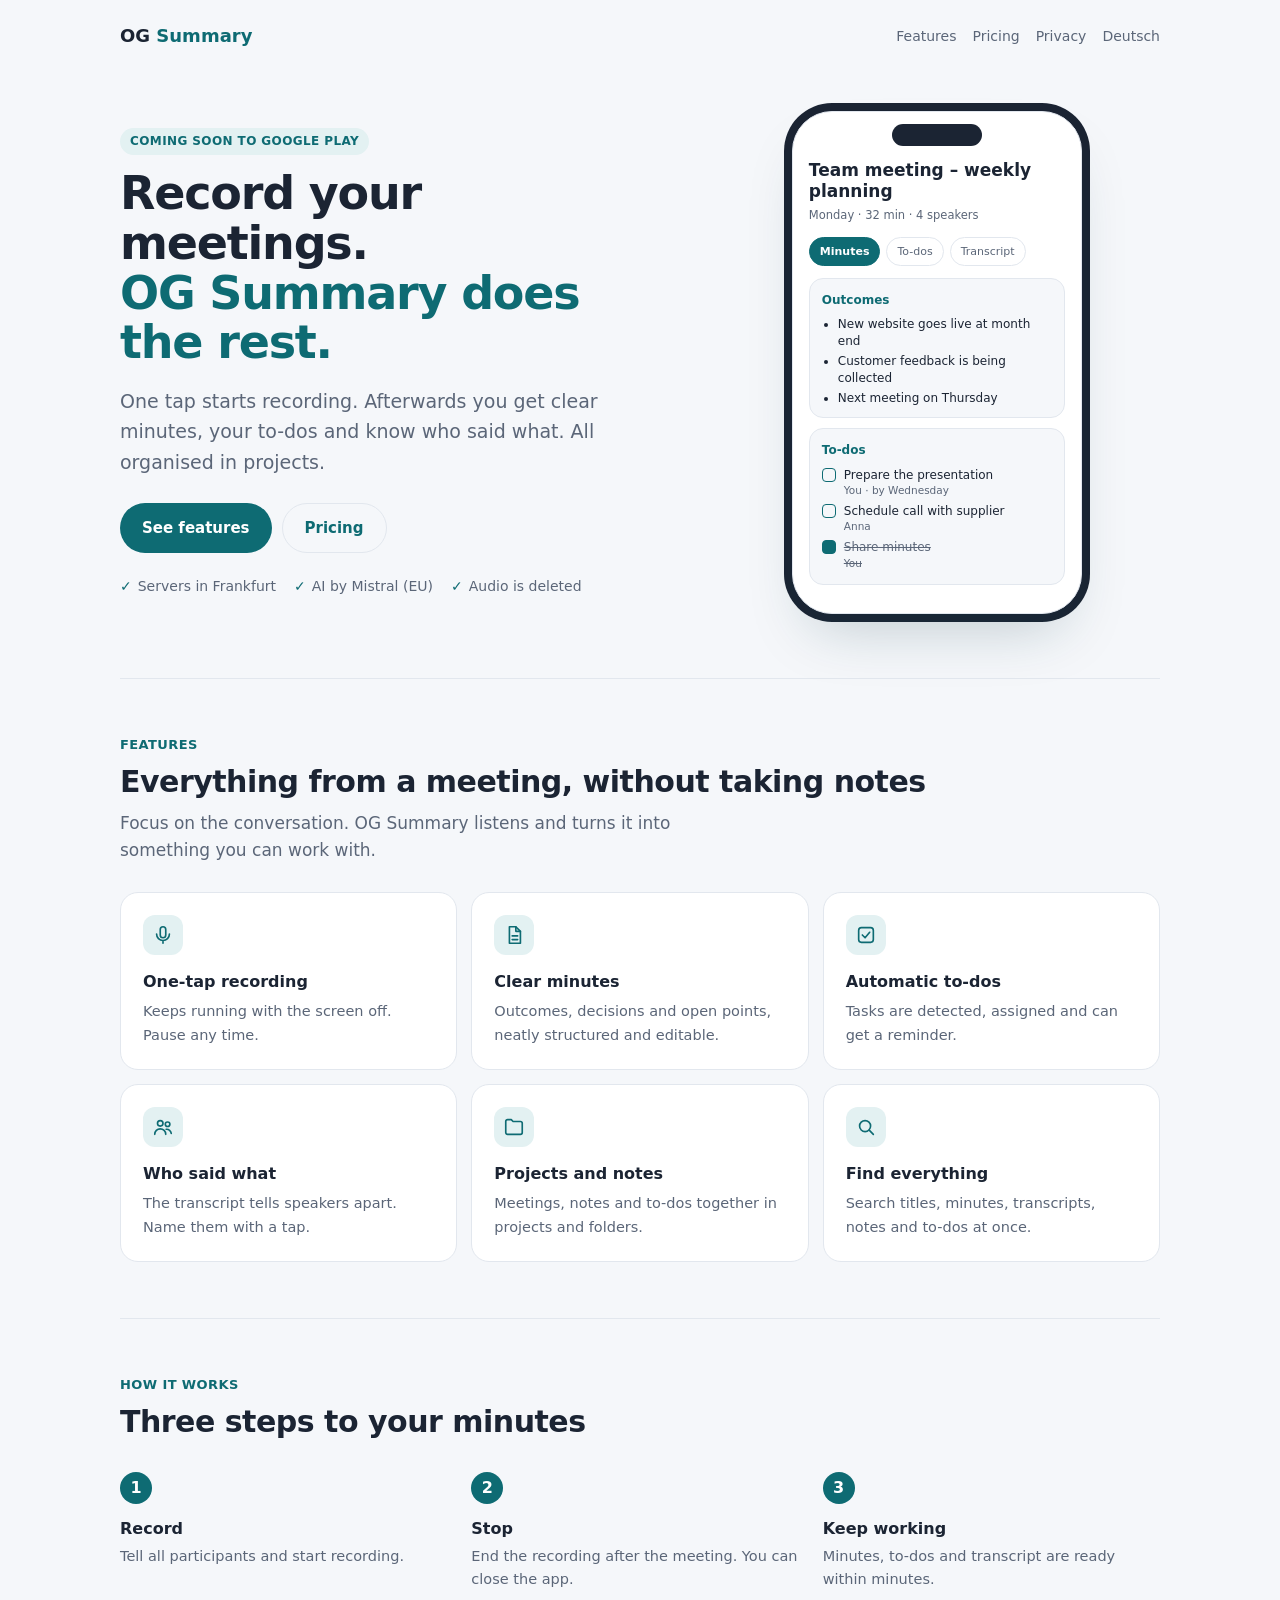
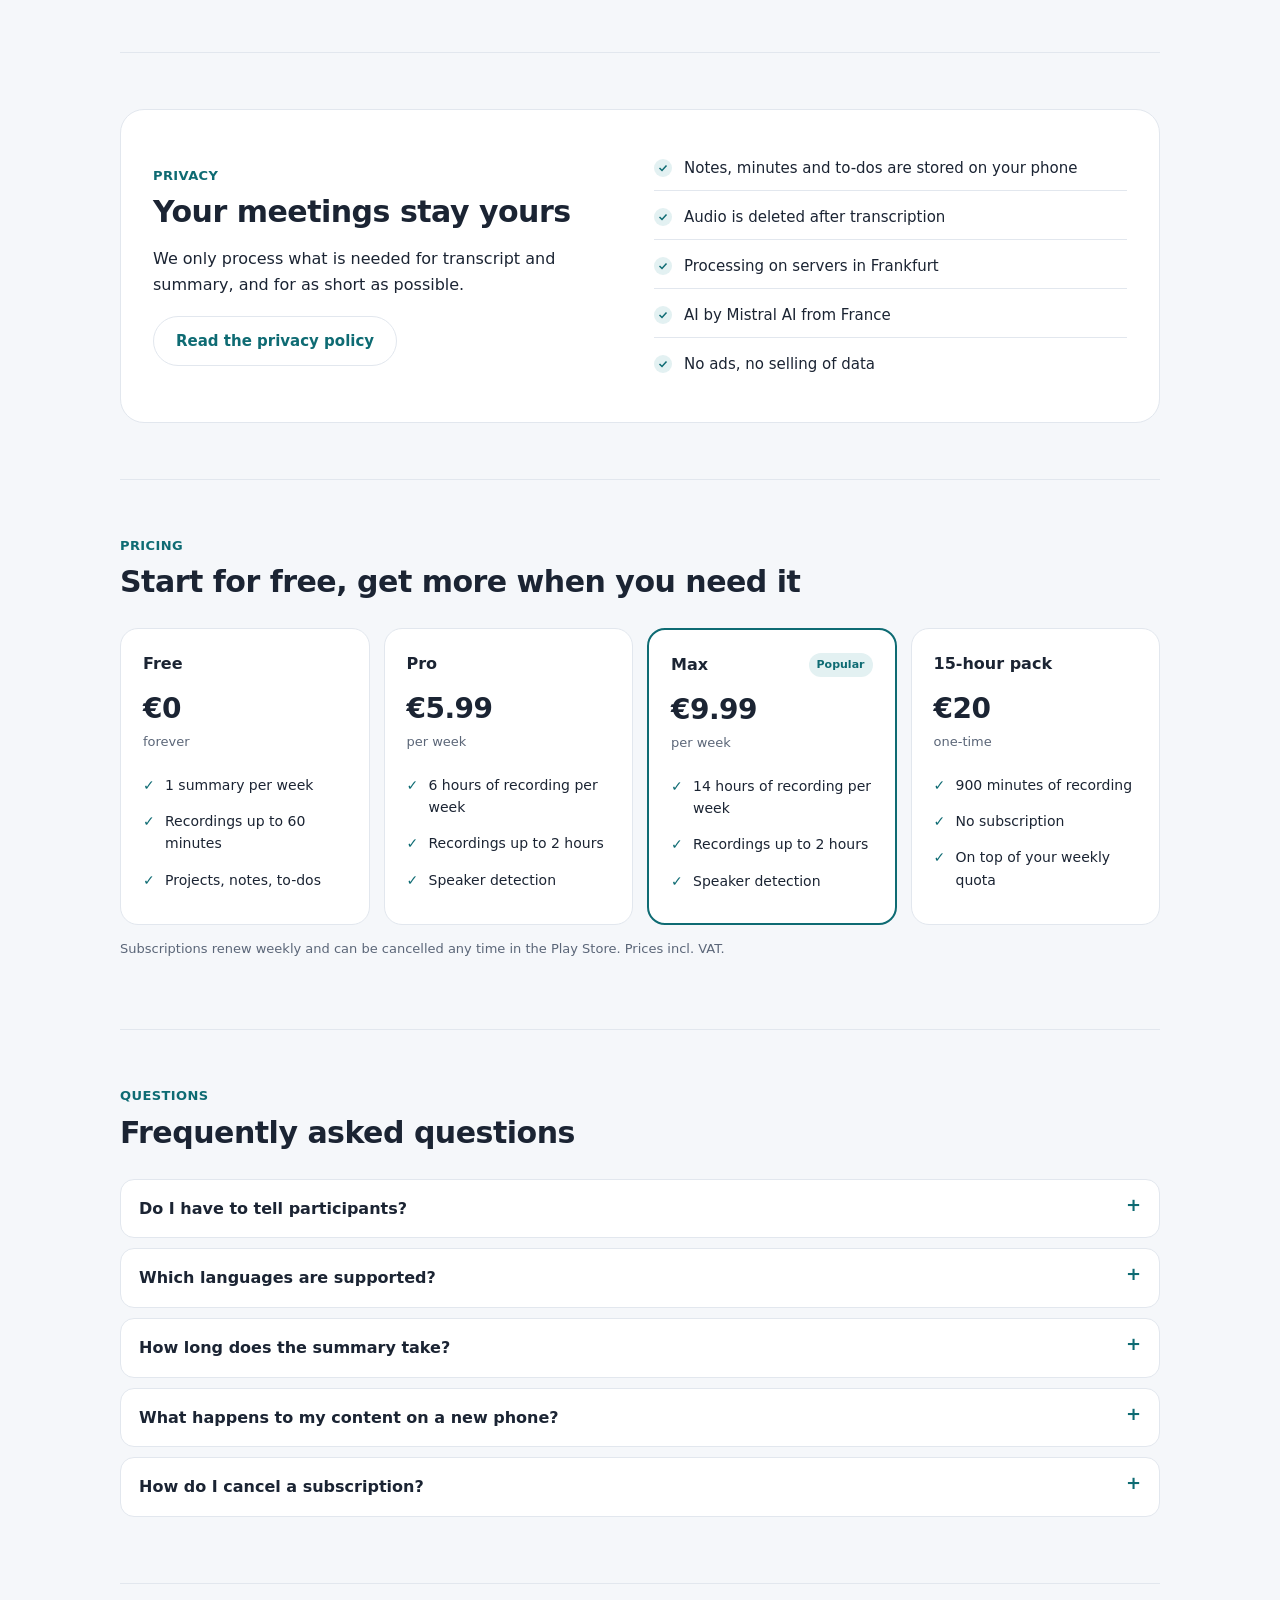
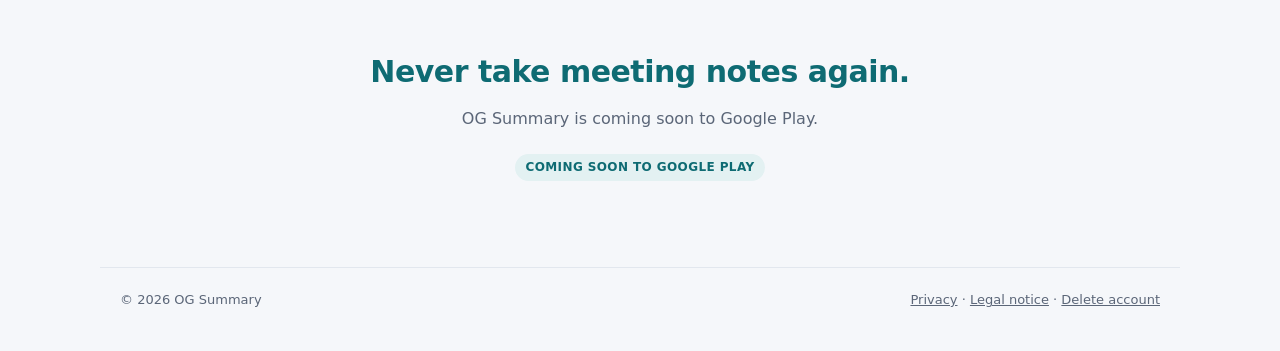
==== en/index.html @ 18560ac8 "Website OG Summary: Startseite, Datenschutz, Impressum, Konto löschen (DE/EN) Co-Authored-By: Claude" ====
<!doctype html>
<html lang="en">
<head>
<meta charset="utf-8">
<meta name="viewport" content="width=device-width, initial-scale=1">
<title>OG Summary – OG Summary</title>
<meta name="robots" content="index,follow">
<meta name="description" content="Record meetings, get automatic summaries and keep working with to-dos. Your content stays on your phone.">
<link rel="stylesheet" href="../style.css">
</head>
<body>
<header class="wide">
  <a class="brand" href="index.html">OG <span>Summary</span></a>
  <nav>
    <a href="index.html#funktionen">Features</a>
    <a href="index.html#tarife">Pricing</a>
    <a href="privacy.html">Privacy</a>
    <a href="../index.html">Deutsch</a>
  </nav>
</header>
<main class="wide">
<section class="lp-hero"><div>
<span class="soon">Coming soon to Google Play</span>
<h1>Record your meetings.<br><em>OG Summary does the rest.</em></h1>
<p class="lead">One tap starts recording. Afterwards you get clear minutes, your to-dos and know who said what. All organised in projects.</p>
<div class="cta"><a class="btn" href="#funktionen">See features</a><a class="btn ghost" href="#tarife">Pricing</a></div>
<div class="trust"><span>Servers in Frankfurt</span><span>AI by Mistral (EU)</span><span>Audio is deleted</span></div>
</div><div class="phone" aria-hidden="true"><div class="notch"></div>
<p class="ph-title">Team meeting – weekly planning</p><div class="ph-meta">Monday · 32 min · 4 speakers</div>
<div class="ph-tabs"><b>Minutes</b><i>To-dos</i><i>Transcript</i></div>
<div class="ph-card"><h4>Outcomes</h4><ul><li>New website goes live at month end</li><li>Customer feedback is being collected</li><li>Next meeting on Thursday</li></ul></div>
<div class="ph-card"><h4>To-dos</h4><div class="ph-todo"><div class="box"></div><span>Prepare the presentation<small>You · by Wednesday</small></span></div><div class="ph-todo"><div class="box"></div><span>Schedule call with supplier<small>Anna</small></span></div><div class="ph-todo done"><div class="box"></div><span>Share minutes<small>You</small></span></div></div></div></section>
<section class="block" id="funktionen"><p class="eyebrow">Features</p><h2>Everything from a meeting, without taking notes</h2><p class="sub">Focus on the conversation. OG Summary listens and turns it into something you can work with.</p>
<div class="features"><div class="feature"><div class="ic"><svg viewBox="0 0 24 24" fill="none" stroke="currentColor" stroke-width="1.8" stroke-linecap="round" stroke-linejoin="round" aria-hidden="true"><path d="M12 3a3 3 0 0 0-3 3v6a3 3 0 0 0 6 0V6a3 3 0 0 0-3-3z"/><path d="M5 11a7 7 0 0 0 14 0M12 18v3"/></svg></div><h3>One-tap recording</h3><p>Keeps running with the screen off. Pause any time.</p></div><div class="feature"><div class="ic"><svg viewBox="0 0 24 24" fill="none" stroke="currentColor" stroke-width="1.8" stroke-linecap="round" stroke-linejoin="round" aria-hidden="true"><path d="M7 3h7l5 5v13H7z"/><path d="M14 3v5h5M10 13h6M10 17h6"/></svg></div><h3>Clear minutes</h3><p>Outcomes, decisions and open points, neatly structured and editable.</p></div><div class="feature"><div class="ic"><svg viewBox="0 0 24 24" fill="none" stroke="currentColor" stroke-width="1.8" stroke-linecap="round" stroke-linejoin="round" aria-hidden="true"><rect x="4" y="4" width="16" height="16" rx="3"/><path d="M8 12l3 3 5-6"/></svg></div><h3>Automatic to-dos</h3><p>Tasks are detected, assigned and can get a reminder.</p></div><div class="feature"><div class="ic"><svg viewBox="0 0 24 24" fill="none" stroke="currentColor" stroke-width="1.8" stroke-linecap="round" stroke-linejoin="round" aria-hidden="true"><circle cx="9" cy="8" r="3"/><path d="M3 20a6 6 0 0 1 12 0"/><circle cx="17" cy="9" r="2.5"/><path d="M15.5 14.5A5 5 0 0 1 21 19"/></svg></div><h3>Who said what</h3><p>The transcript tells speakers apart. Name them with a tap.</p></div><div class="feature"><div class="ic"><svg viewBox="0 0 24 24" fill="none" stroke="currentColor" stroke-width="1.8" stroke-linecap="round" stroke-linejoin="round" aria-hidden="true"><path d="M3 6a2 2 0 0 1 2-2h4l2 2h8a2 2 0 0 1 2 2v10a2 2 0 0 1-2 2H5a2 2 0 0 1-2-2z"/></svg></div><h3>Projects and notes</h3><p>Meetings, notes and to-dos together in projects and folders.</p></div><div class="feature"><div class="ic"><svg viewBox="0 0 24 24" fill="none" stroke="currentColor" stroke-width="1.8" stroke-linecap="round" stroke-linejoin="round" aria-hidden="true"><circle cx="11" cy="11" r="6"/><path d="M20 20l-4.5-4.5"/></svg></div><h3>Find everything</h3><p>Search titles, minutes, transcripts, notes and to-dos at once.</p></div></div></section>
<section class="block"><p class="eyebrow">How it works</p><h2>Three steps to your minutes</h2><p class="sub"></p><div class="steps"><div class="step"><h3>Record</h3><p>Tell all participants and start recording.</p></div><div class="step"><h3>Stop</h3><p>End the recording after the meeting. You can close the app.</p></div><div class="step"><h3>Keep working</h3><p>Minutes, to-dos and transcript are ready within minutes.</p></div></div></section>
<section class="block"><div class="privacy-band"><div><p class="eyebrow">Privacy</p><h2>Your meetings stay yours</h2>
<p class="sub" style="margin-bottom:18px">We only process what is needed for transcript and summary, and for as short as possible.</p><a class="btn ghost" href="privacy.html">Read the privacy policy</a></div>
<ul class="checks"><li>Notes, minutes and to-dos are stored on your phone</li><li>Audio is deleted after transcription</li><li>Processing on servers in Frankfurt</li><li>AI by Mistral AI from France</li><li>No ads, no selling of data</li></ul></div></section>
<section class="block" id="tarife"><p class="eyebrow">Pricing</p><h2>Start for free, get more when you need it</h2><p class="sub"></p>
<div class="plans"><div class="plan"><div class="name">Free</div>
<div class="price">€0</div><div class="per">forever</div><ul><li>1 summary per week</li><li>Recordings up to 60 minutes</li><li>Projects, notes, to-dos</li></ul></div><div class="plan"><div class="name">Pro</div>
<div class="price">€5.99</div><div class="per">per week</div><ul><li>6 hours of recording per week</li><li>Recordings up to 2 hours</li><li>Speaker detection</li></ul></div><div class="plan hl"><div class="name">Max<span class="tag">Popular</span></div>
<div class="price">€9.99</div><div class="per">per week</div><ul><li>14 hours of recording per week</li><li>Recordings up to 2 hours</li><li>Speaker detection</li></ul></div><div class="plan"><div class="name">15-hour pack</div>
<div class="price">€20</div><div class="per">one-time</div><ul><li>900 minutes of recording</li><li>No subscription</li><li>On top of your weekly quota</li></ul></div></div><p class="note">Subscriptions renew weekly and can be cancelled any time in the Play Store. Prices incl. VAT.</p></section>
<section class="block"><p class="eyebrow">Questions</p><h2>Frequently asked questions</h2><p class="sub"></p><details><summary>Do I have to tell participants?</summary><p>Yes. Please tell everyone before recording. It is required by law and it is fair.</p></details><details><summary>Which languages are supported?</summary><p>German and English work especially well, many other languages work too.</p></details><details><summary>How long does the summary take?</summary><p>Usually one to three minutes after stopping. You can close the app meanwhile.</p></details><details><summary>What happens to my content on a new phone?</summary><p>Android backs it up to your Google account. You can also export a backup file any time.</p></details><details><summary>How do I cancel a subscription?</summary><p>In the Play Store under Profile → Payments &amp; subscriptions → Subscriptions.</p></details></section>
<section class="closing"><h2>Never take meeting notes again.</h2><p>OG Summary is coming soon to Google Play.</p><span class="soon">Coming soon to Google Play</span></section>
</main>
<footer class="wide">
  <span>© 2026 OG Summary</span>
  <span><a href="privacy.html">Privacy</a> · <a href="imprint.html">Legal notice</a> · <a href="delete-account.html">Delete account</a></span>
</footer>
</body>
</html>
---- style.css ----
:root{--canvas:#F5F7FA;--surface:#fff;--ink:#1B2433;--muted:#5B6678;--line:#E2E7EE;--petrol:#0E6B73;--tint:#E3F1F2}
@media (prefers-color-scheme:dark){:root{--canvas:#12171E;--surface:#1A2129;--ink:#E6EBF1;--muted:#9BA6B5;--line:#2B3440;--petrol:#5BB5BC;--tint:#173A3E}}
*{box-sizing:border-box}
body{margin:0;background:var(--canvas);color:var(--ink);font:16px/1.6 system-ui,-apple-system,"Segoe UI",Roboto,sans-serif}
header,main,footer{max-width:760px;margin:0 auto;padding:0 20px}
header{display:flex;flex-wrap:wrap;align-items:center;justify-content:space-between;gap:8px 16px;padding-top:28px;padding-bottom:12px}
.brand{font-weight:600;font-size:18px;color:var(--ink);text-decoration:none;white-space:nowrap}
.brand span{color:var(--petrol)}
nav{display:flex;gap:16px;flex-wrap:wrap}
nav a{color:var(--muted);text-decoration:none;font-size:14px;white-space:nowrap}
.card p{margin:6px 0}
nav a:hover{color:var(--petrol)}
.card{background:var(--surface);border:1px solid var(--line);border-radius:20px;padding:28px 28px 20px;margin:12px 0 32px}
h1{font-size:28px;line-height:1.25;margin:0 0 6px;letter-spacing:-.3px}
h2{font-size:19px;margin:28px 0 8px;color:var(--petrol)}
h3{font-size:16px;margin:20px 0 6px}
p,li{color:var(--ink)}
.meta{color:var(--muted);font-size:14px;margin:0 0 8px}
ul{padding-left:20px}
li{margin:4px 0}
a{color:var(--petrol)}
.hero{padding:28px 0 8px}
.hero p{color:var(--muted);font-size:18px;max-width:560px}
.grid{display:grid;grid-template-columns:repeat(auto-fit,minmax(200px,1fr));gap:12px;margin:20px 0 32px}
.tile{background:var(--surface);border:1px solid var(--line);border-radius:16px;padding:18px;text-decoration:none;color:var(--ink)}
.tile strong{display:block;margin-bottom:4px}
.tile span{color:var(--muted);font-size:14px}
footer{color:var(--muted);font-size:13px;padding-bottom:40px}
footer a{color:var(--muted)}
.wide{max-width:1080px}
header.wide{padding-top:22px}
.btn{display:inline-flex;align-items:center;gap:8px;background:var(--petrol);color:#fff;text-decoration:none;font-weight:600;border-radius:999px;padding:12px 22px;font-size:15px}
.btn.ghost{background:transparent;color:var(--petrol);border:1px solid var(--line)}
.soon{display:inline-block;font-size:12px;font-weight:600;letter-spacing:.4px;text-transform:uppercase;color:var(--petrol);background:var(--tint);border-radius:999px;padding:4px 10px;margin-bottom:14px}
.lp-hero{display:grid;grid-template-columns:1.1fr .9fr;gap:48px;align-items:center;padding:48px 0 64px}
.lp-hero h1{font-size:46px;line-height:1.08;letter-spacing:-1.2px;margin:0 0 18px}
.lp-hero h1 em{font-style:normal;color:var(--petrol)}
.lp-hero p.lead{font-size:19px;color:var(--muted);margin:0 0 26px;max-width:520px}
.cta{display:flex;gap:10px;flex-wrap:wrap}
.trust{display:flex;gap:18px;flex-wrap:wrap;margin-top:22px;color:var(--muted);font-size:14px}
.trust span::before{content:"✓";color:var(--petrol);font-weight:700;margin-right:6px}
.phone{justify-self:center;width:290px;border-radius:40px;background:var(--surface);border:1px solid var(--line);box-shadow:0 30px 60px -20px rgba(14,60,70,.25),0 0 0 8px var(--ink);padding:22px 16px 18px;position:relative}
.phone .notch{width:90px;height:22px;border-radius:12px;background:var(--ink);margin:-10px auto 14px}
.ph-title{font-weight:700;font-size:17px;line-height:1.25;margin:0 0 4px}
.ph-meta{font-size:11.5px;color:var(--muted);margin-bottom:12px}
.ph-tabs{display:flex;gap:6px;margin-bottom:12px}
.ph-tabs b,.ph-tabs i{font-size:11px;font-style:normal;padding:5px 10px;border-radius:999px;border:1px solid var(--line);color:var(--muted)}
.ph-tabs b{background:var(--petrol);border-color:var(--petrol);color:#fff;font-weight:600}
.ph-card{background:var(--canvas);border:1px solid var(--line);border-radius:14px;padding:12px 12px 8px;margin-bottom:10px}
.ph-card h4{margin:0 0 6px;font-size:12px;color:var(--petrol)}
.ph-card ul{margin:0;padding-left:16px}
.ph-card li{font-size:12px;margin:3px 0;line-height:1.4}
.ph-todo{display:flex;gap:8px;align-items:flex-start;font-size:12px;margin:6px 0;line-height:1.35}
.ph-todo .box{flex:none;width:14px;height:14px;border-radius:4px;border:1.5px solid var(--petrol);margin-top:1px}
.ph-todo.done .box{background:var(--petrol)}
.ph-todo.done span{text-decoration:line-through;color:var(--muted)}
.ph-todo small{display:block;color:var(--muted);font-size:10.5px}
section.block{padding:56px 0;border-top:1px solid var(--line)}
.eyebrow{font-size:13px;font-weight:600;color:var(--petrol);letter-spacing:.4px;text-transform:uppercase;margin:0 0 8px}
section.block h2{font-size:30px;line-height:1.2;letter-spacing:-.5px;color:var(--ink);margin:0 0 10px}
section.block > p.sub{color:var(--muted);font-size:17px;max-width:620px;margin:0 0 28px}
.features{display:grid;grid-template-columns:repeat(3,1fr);gap:14px}
.feature{background:var(--surface);border:1px solid var(--line);border-radius:18px;padding:22px}
.feature .ic{width:40px;height:40px;border-radius:12px;background:var(--tint);color:var(--petrol);display:flex;align-items:center;justify-content:center;margin-bottom:14px}
.feature .ic svg{width:22px;height:22px}
.feature h3{margin:0 0 6px;font-size:16px}
.feature p{margin:0;color:var(--muted);font-size:14.5px}
.steps{display:grid;grid-template-columns:repeat(3,1fr);gap:14px;counter-reset:s}
.step{padding:4px 0}
.step::before{counter-increment:s;content:counter(s);display:flex;align-items:center;justify-content:center;width:32px;height:32px;border-radius:50%;background:var(--petrol);color:#fff;font-weight:700;margin-bottom:12px}
.step h3{margin:0 0 4px;font-size:16px}
.step p{margin:0;color:var(--muted);font-size:14.5px}
.privacy-band{background:var(--surface);border:1px solid var(--line);border-radius:24px;padding:32px;display:grid;grid-template-columns:1fr 1fr;gap:28px;align-items:center}
.privacy-band h2{margin-top:0}
.checks{list-style:none;padding:0;margin:0}
.checks li{padding:10px 0 10px 30px;border-bottom:1px solid var(--line);position:relative;font-size:15px}
.checks li:last-child{border-bottom:0}
.checks li::before{content:"";position:absolute;left:0;top:13px;width:18px;height:18px;border-radius:50%;background:var(--tint) url("data:image/svg+xml,%3Csvg xmlns='http://www.w3.org/2000/svg' viewBox='0 0 24 24' fill='none' stroke='%230E6B73' stroke-width='3'%3E%3Cpath d='M5 12l5 5 9-10'/%3E%3C/svg%3E") center/12px no-repeat}
.plans{display:grid;grid-template-columns:repeat(4,1fr);gap:14px}
.plan{background:var(--surface);border:1px solid var(--line);border-radius:18px;padding:22px;display:flex;flex-direction:column}
.plan.hl{border:2px solid var(--petrol)}
.plan .name{font-weight:700;font-size:16px;display:flex;justify-content:space-between;align-items:center}
.plan .tag{font-size:11px;font-weight:600;color:var(--petrol);background:var(--tint);border-radius:999px;padding:3px 8px}
.plan .price{font-size:28px;font-weight:700;letter-spacing:-.5px;margin:10px 0 0}
.plan .per{color:var(--muted);font-size:13px;margin-bottom:12px}
.plan ul{list-style:none;padding:0;margin:0}
.plan li{font-size:14px;padding:5px 0 5px 22px;position:relative;color:var(--ink)}
.plan li::before{content:"✓";position:absolute;left:0;color:var(--petrol);font-weight:700}
.note{color:var(--muted);font-size:13px;margin-top:14px}
details{background:var(--surface);border:1px solid var(--line);border-radius:14px;padding:16px 18px;margin:10px 0}
summary{cursor:pointer;font-weight:600;list-style:none;display:flex;justify-content:space-between;gap:12px}
summary::-webkit-details-marker{display:none}
summary::after{content:"+";color:var(--petrol);font-weight:700;font-size:18px;line-height:1}
details[open] summary::after{content:"–"}
details p{color:var(--muted);margin:10px 0 0;font-size:15px}
.closing{text-align:center;padding:64px 0 72px;border-top:1px solid var(--line)}
.closing h2{font-size:30px;letter-spacing:-.5px;margin:0 0 10px}
.closing p{color:var(--muted);margin:0 0 22px}
footer.wide{display:flex;justify-content:space-between;flex-wrap:wrap;gap:10px;border-top:1px solid var(--line);padding-top:22px}
@media (max-width:900px){.lp-hero{grid-template-columns:1fr;gap:40px;padding-top:28px}.lp-hero h1{font-size:36px}.features,.plans{grid-template-columns:1fr 1fr}.privacy-band{grid-template-columns:1fr;padding:24px}}
@media (max-width:600px){.features,.plans,.steps{grid-template-columns:1fr}.lp-hero h1{font-size:32px}section.block h2,.closing h2{font-size:25px}.phone{width:270px}}
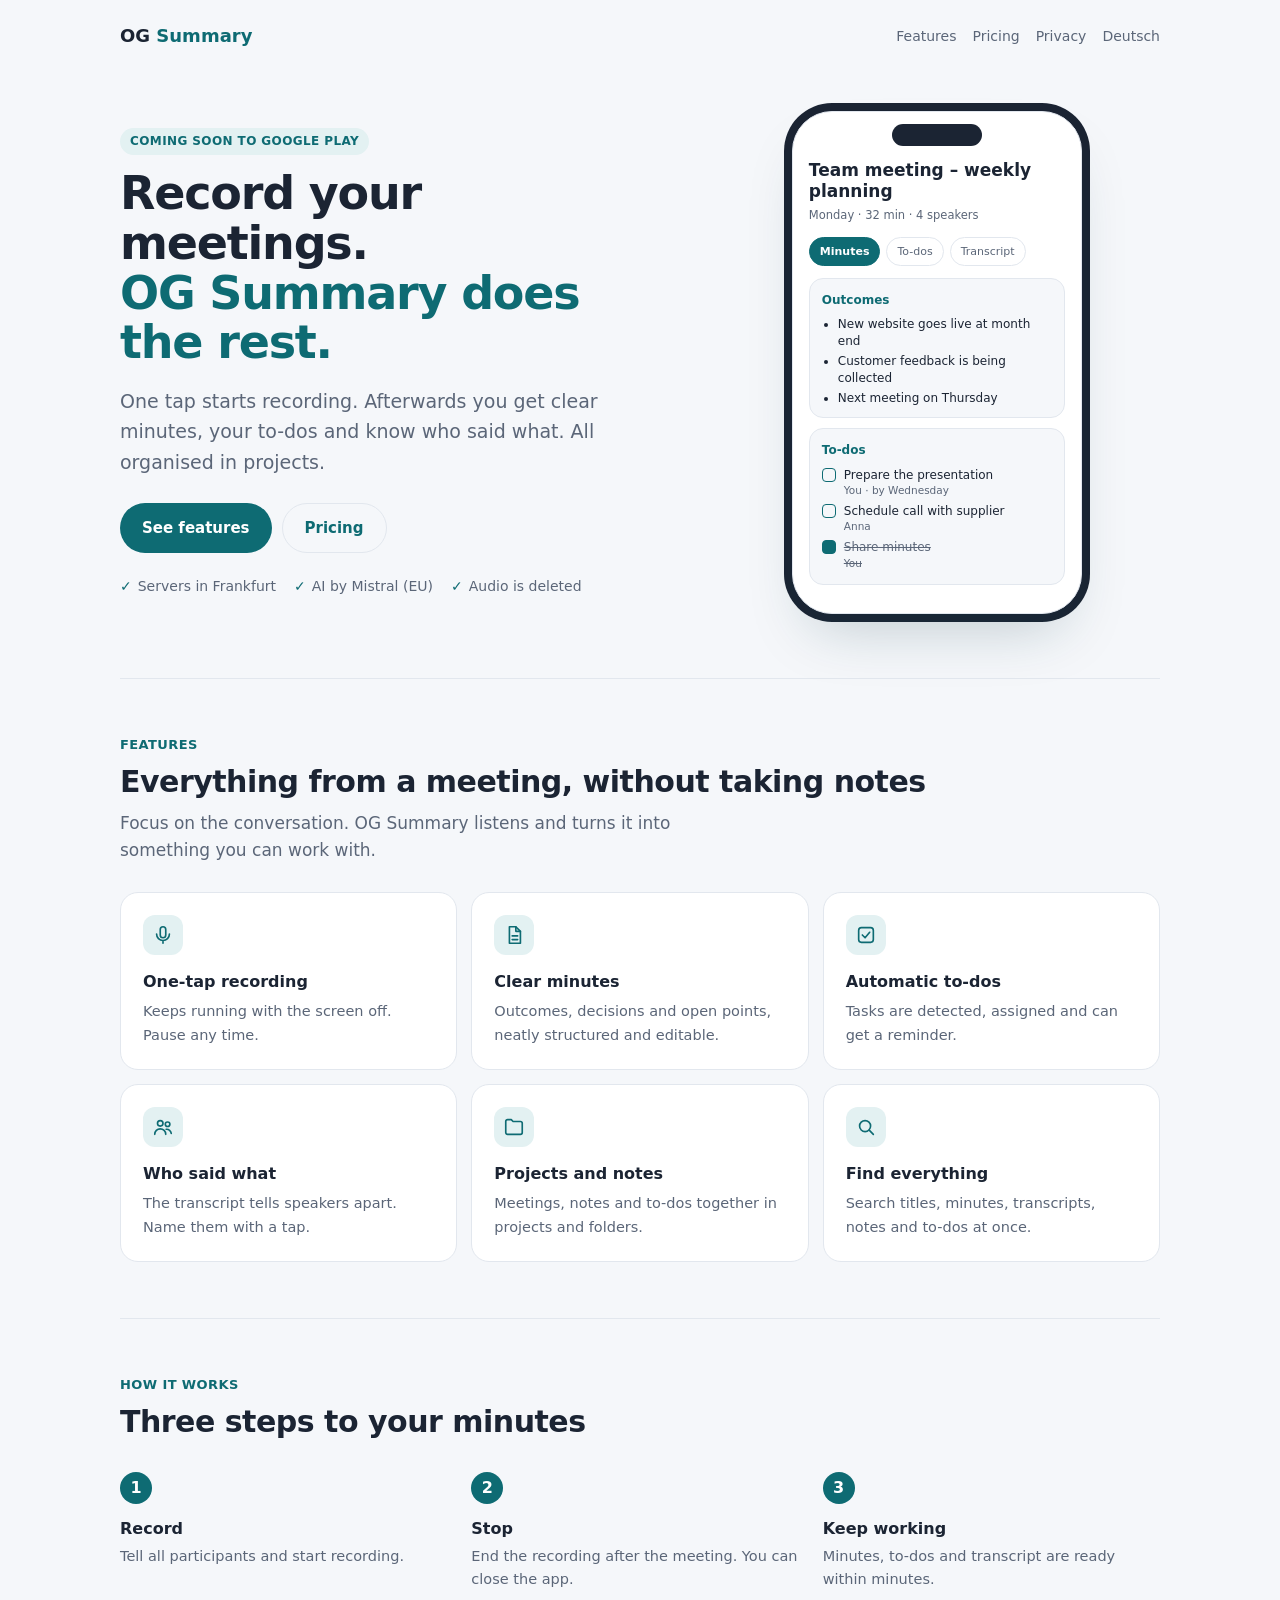
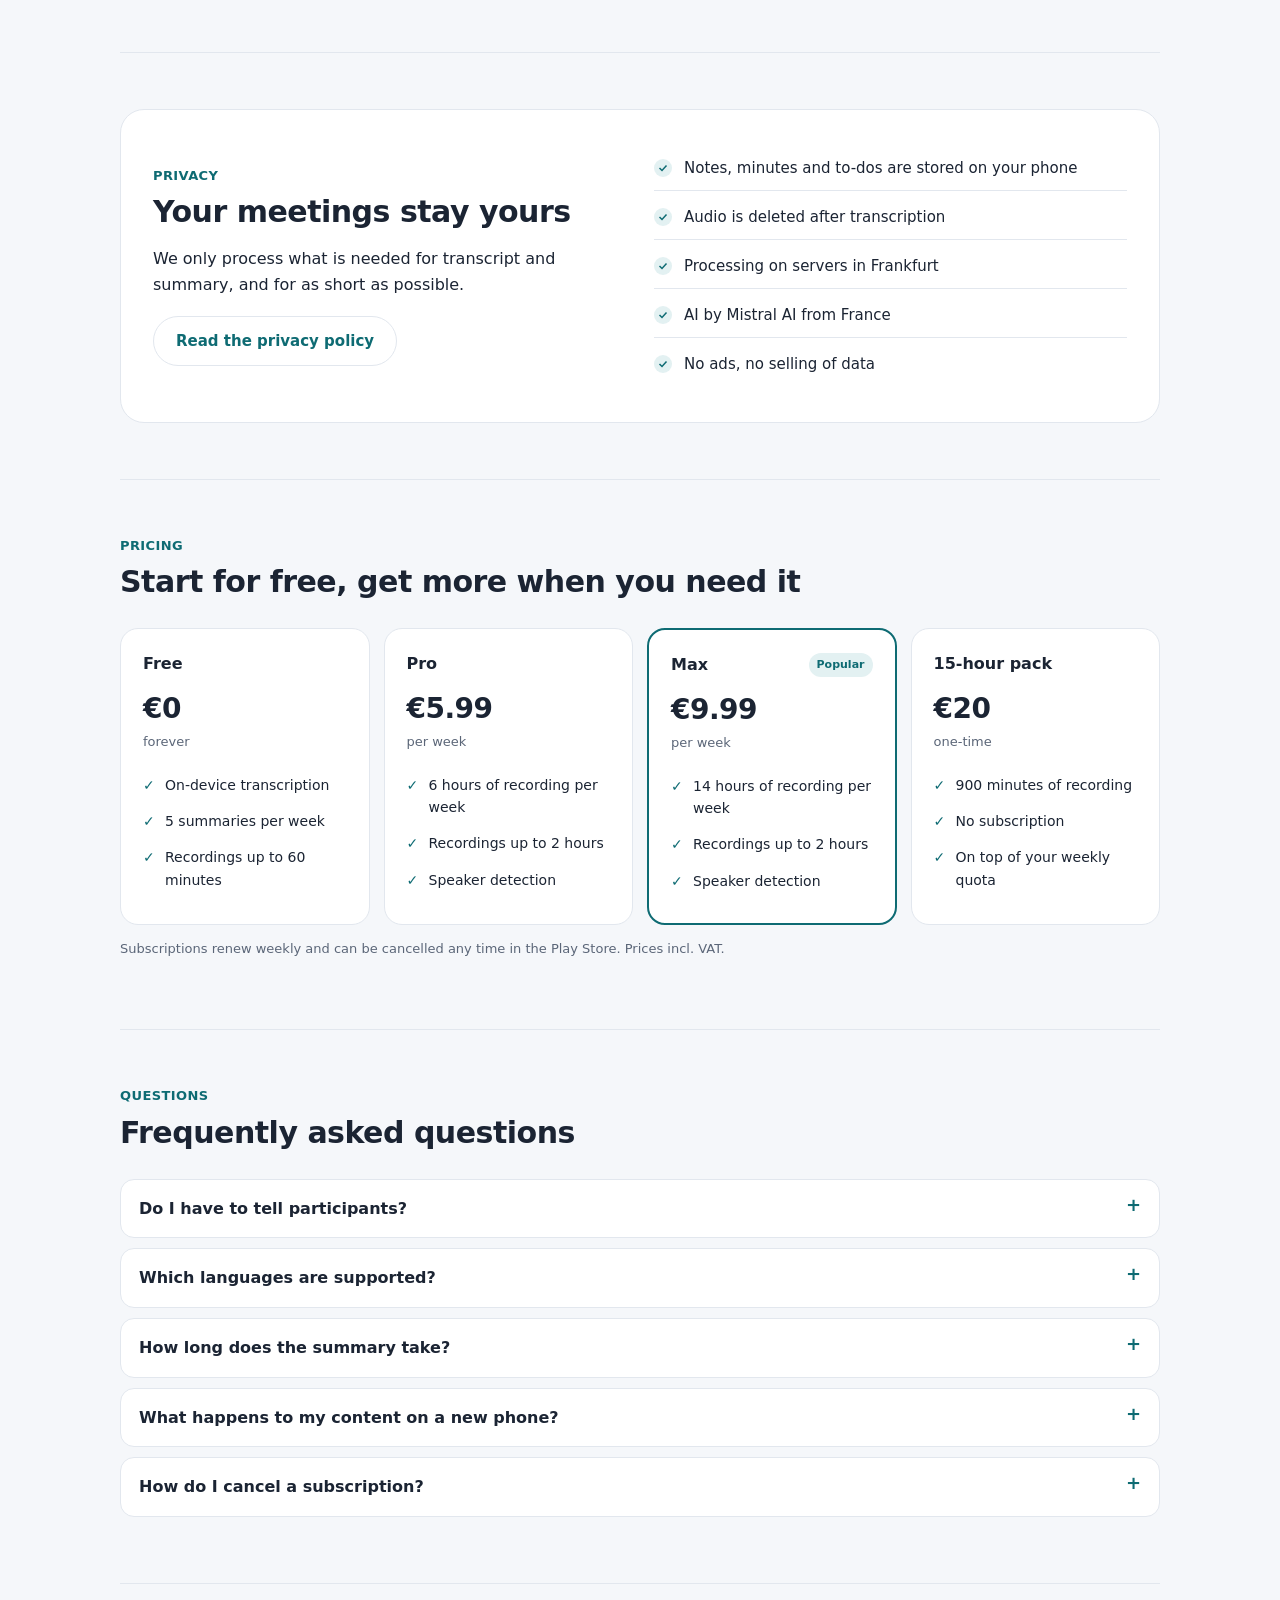
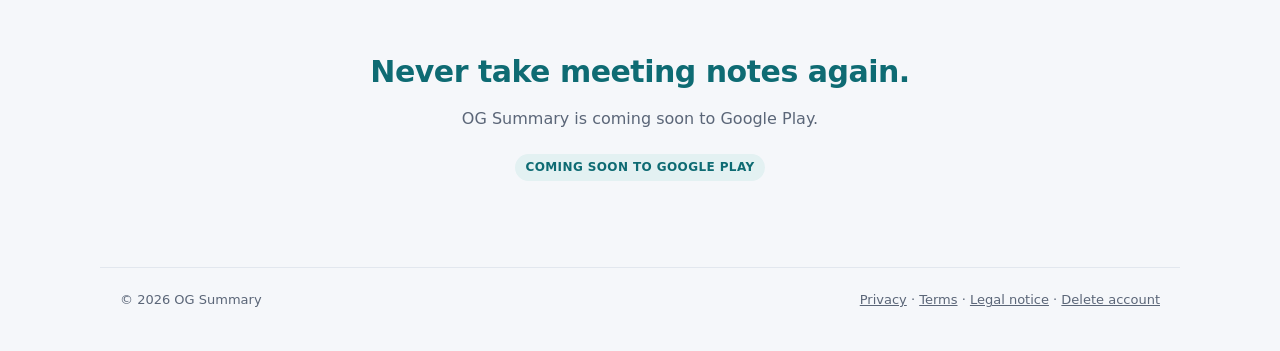
==== commit a3012885: "AGB-Seite, ausführliche Datenschutzerklärung, Tarife (Free: Transkription auf dem Gerät) Co-Authored" ====
--- a/en/index.html
+++ b/en/index.html
@@ -38,7 +38,7 @@
 <ul class="checks"><li>Notes, minutes and to-dos are stored on your phone</li><li>Audio is deleted after transcription</li><li>Processing on servers in Frankfurt</li><li>AI by Mistral AI from France</li><li>No ads, no selling of data</li></ul></div></section>
 <section class="block" id="tarife"><p class="eyebrow">Pricing</p><h2>Start for free, get more when you need it</h2><p class="sub"></p>
 <div class="plans"><div class="plan"><div class="name">Free</div>
-<div class="price">€0</div><div class="per">forever</div><ul><li>1 summary per week</li><li>Recordings up to 60 minutes</li><li>Projects, notes, to-dos</li></ul></div><div class="plan"><div class="name">Pro</div>
+<div class="price">€0</div><div class="per">forever</div><ul><li>On-device transcription</li><li>5 summaries per week</li><li>Recordings up to 60 minutes</li></ul></div><div class="plan"><div class="name">Pro</div>
 <div class="price">€5.99</div><div class="per">per week</div><ul><li>6 hours of recording per week</li><li>Recordings up to 2 hours</li><li>Speaker detection</li></ul></div><div class="plan hl"><div class="name">Max<span class="tag">Popular</span></div>
 <div class="price">€9.99</div><div class="per">per week</div><ul><li>14 hours of recording per week</li><li>Recordings up to 2 hours</li><li>Speaker detection</li></ul></div><div class="plan"><div class="name">15-hour pack</div>
 <div class="price">€20</div><div class="per">one-time</div><ul><li>900 minutes of recording</li><li>No subscription</li><li>On top of your weekly quota</li></ul></div></div><p class="note">Subscriptions renew weekly and can be cancelled any time in the Play Store. Prices incl. VAT.</p></section>
@@ -47,7 +47,7 @@
 </main>
 <footer class="wide">
   <span>© 2026 OG Summary</span>
-  <span><a href="privacy.html">Privacy</a> · <a href="imprint.html">Legal notice</a> · <a href="delete-account.html">Delete account</a></span>
+  <span><a href="privacy.html">Privacy</a> · <a href="terms.html">Terms</a> · <a href="imprint.html">Legal notice</a> · <a href="delete-account.html">Delete account</a></span>
 </footer>
 </body>
 </html>
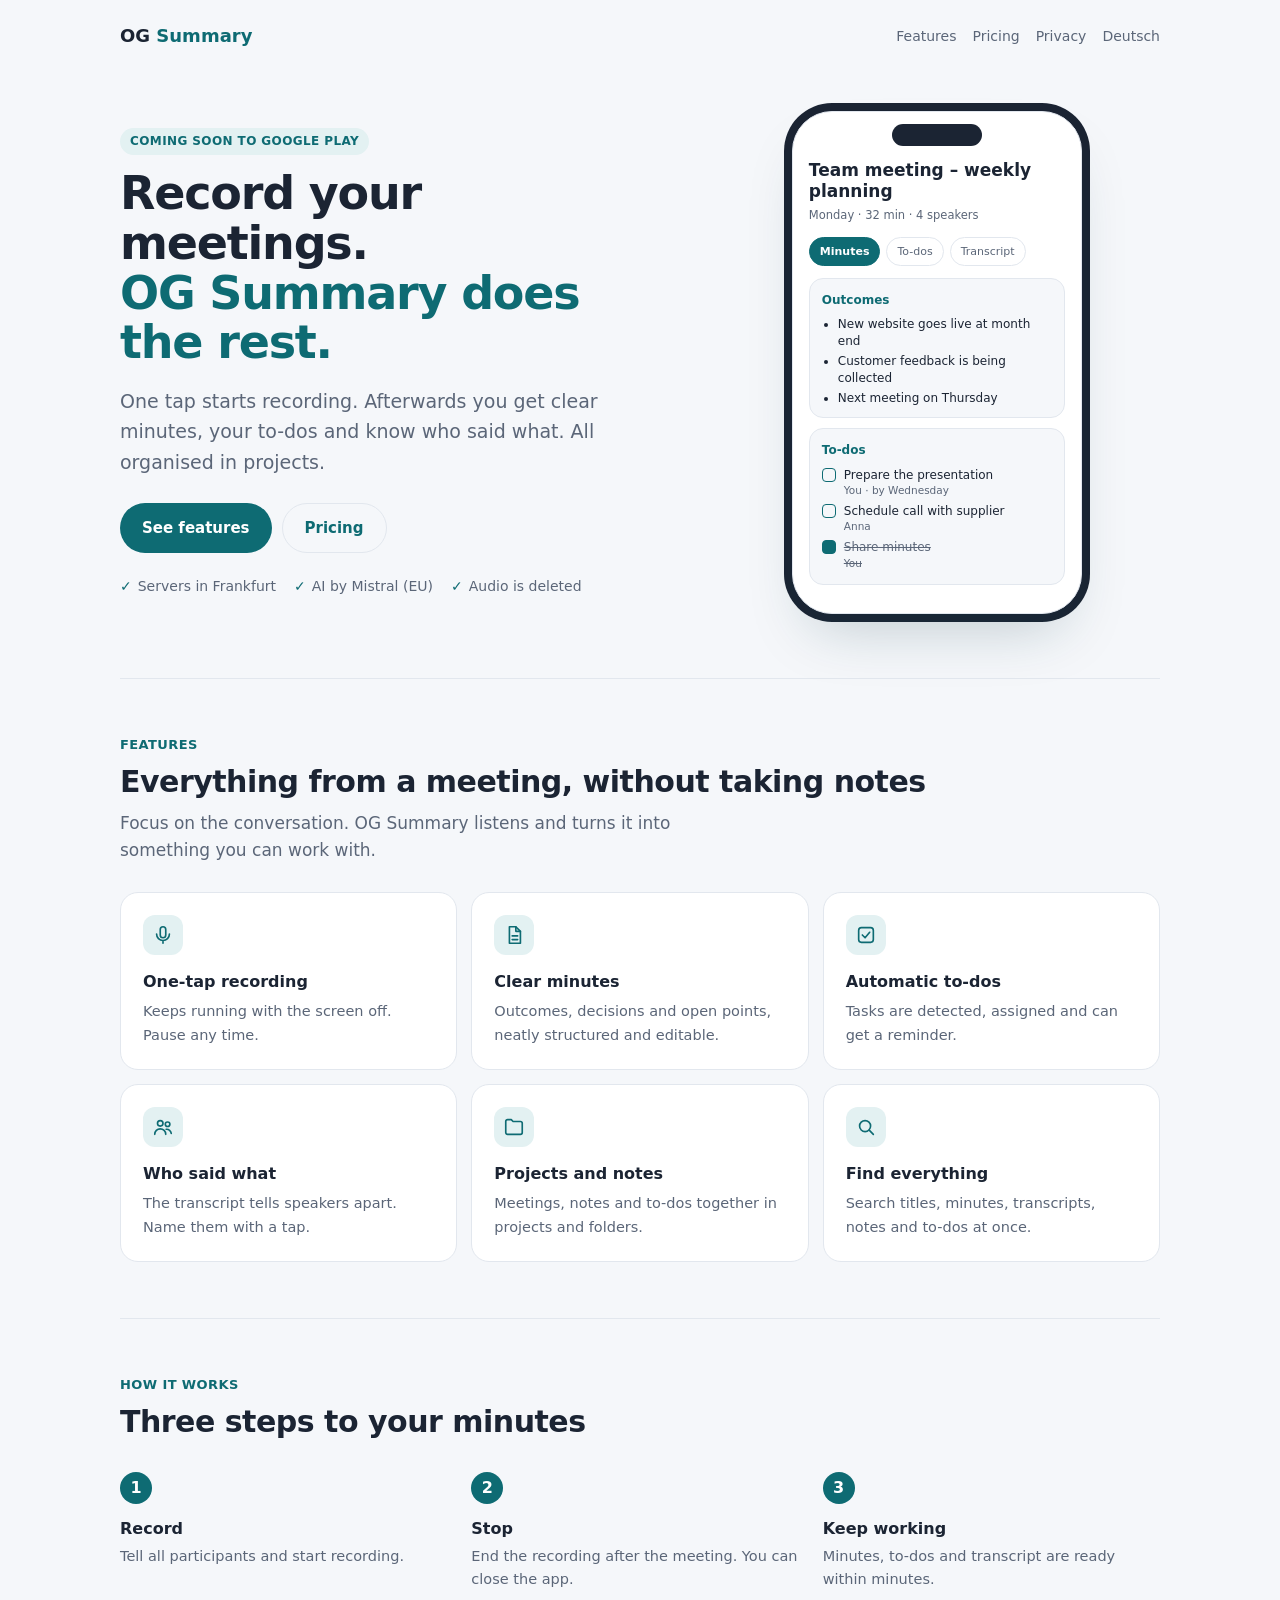
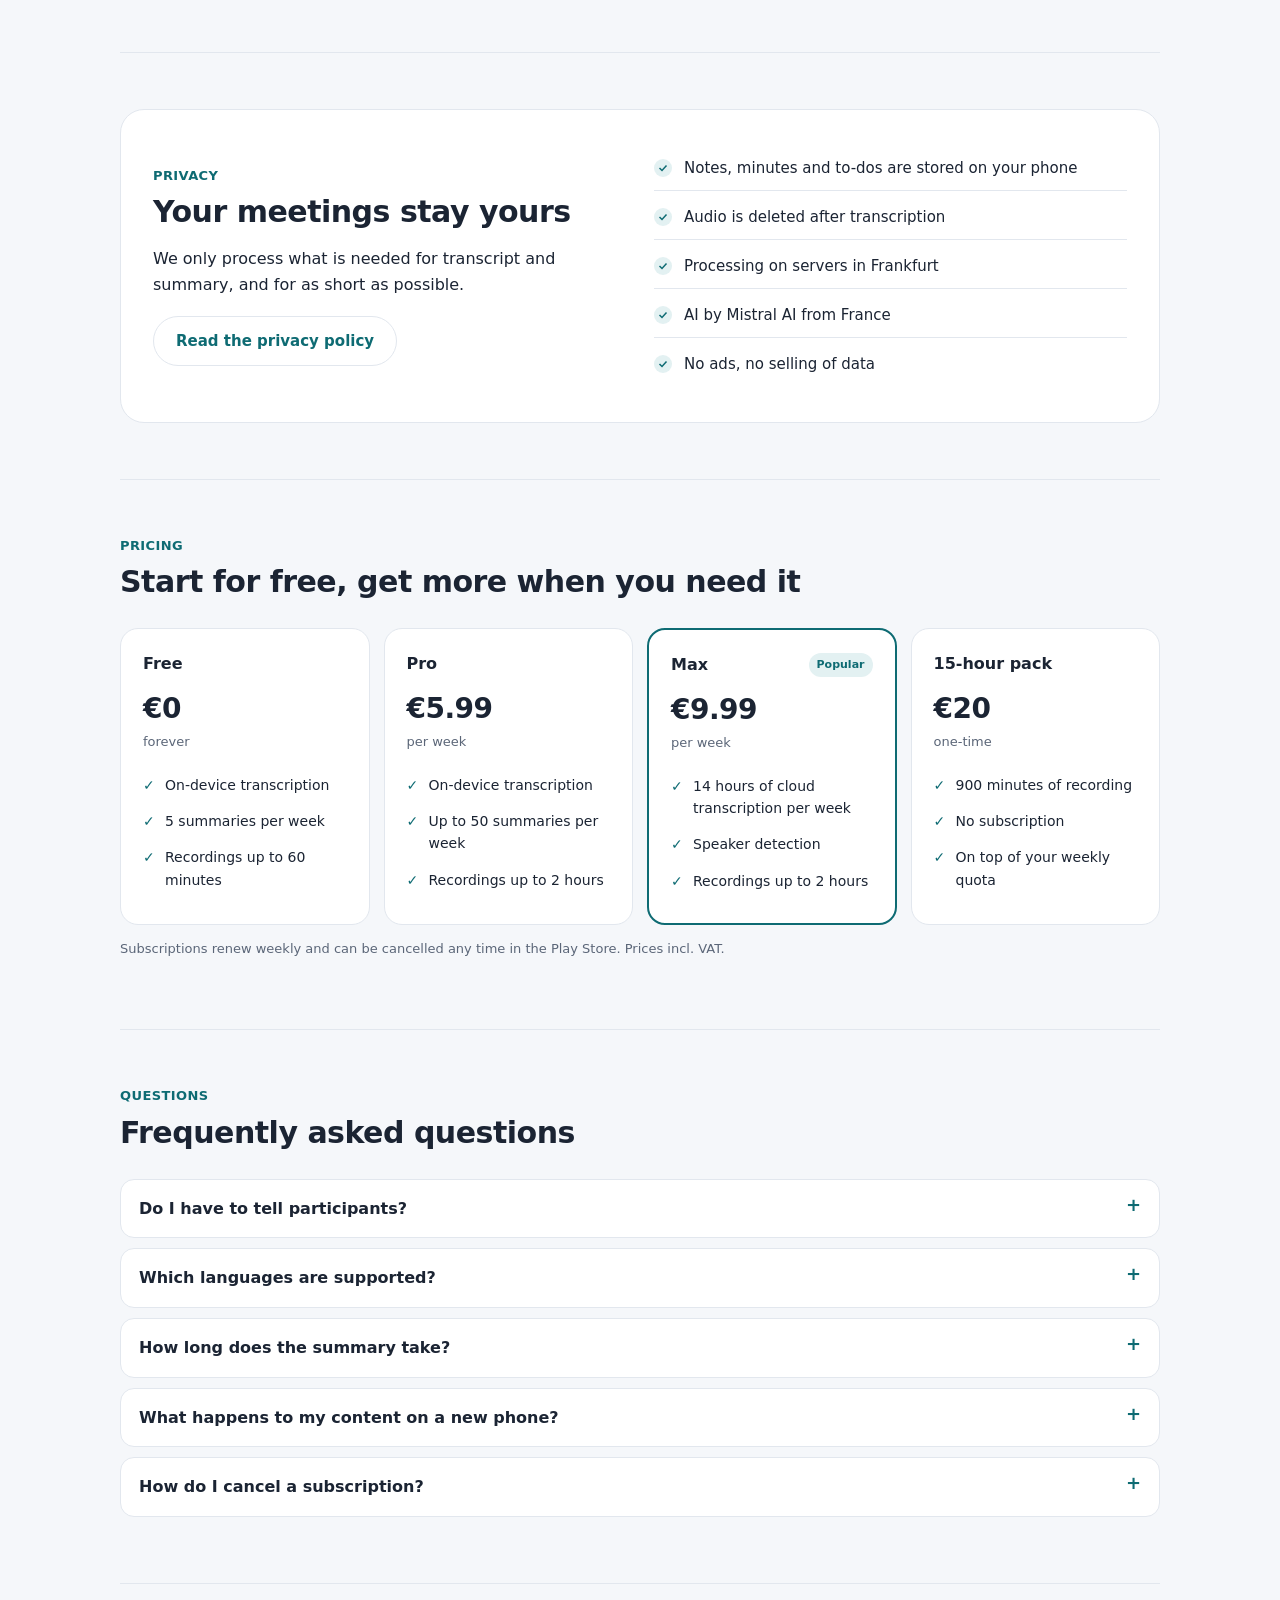
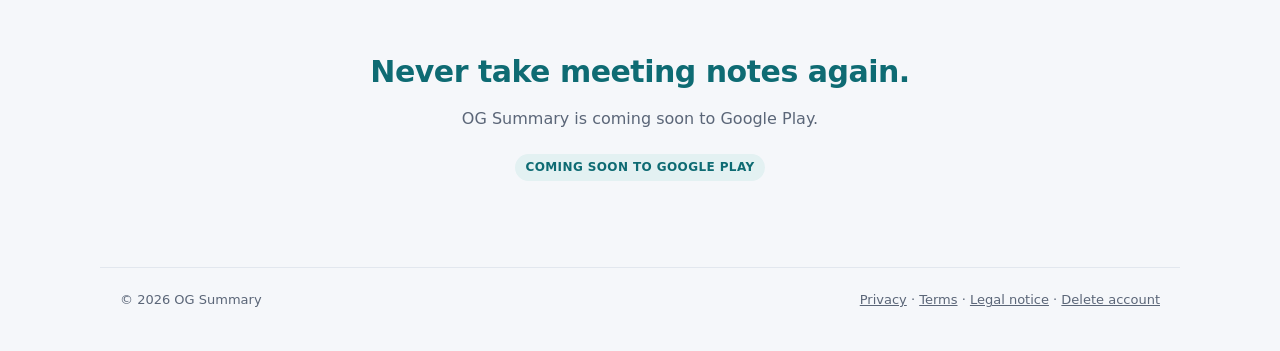
==== commit 39ffdb26: "Tarife und Datenschutz: Cloud-Transkription nur in Max Co-Authored-By: Claude Opus 5.5 <noreply@anth" ====
--- a/en/index.html
+++ b/en/index.html
@@ -39,8 +39,8 @@
 <section class="block" id="tarife"><p class="eyebrow">Pricing</p><h2>Start for free, get more when you need it</h2><p class="sub"></p>
 <div class="plans"><div class="plan"><div class="name">Free</div>
 <div class="price">€0</div><div class="per">forever</div><ul><li>On-device transcription</li><li>5 summaries per week</li><li>Recordings up to 60 minutes</li></ul></div><div class="plan"><div class="name">Pro</div>
-<div class="price">€5.99</div><div class="per">per week</div><ul><li>6 hours of recording per week</li><li>Recordings up to 2 hours</li><li>Speaker detection</li></ul></div><div class="plan hl"><div class="name">Max<span class="tag">Popular</span></div>
-<div class="price">€9.99</div><div class="per">per week</div><ul><li>14 hours of recording per week</li><li>Recordings up to 2 hours</li><li>Speaker detection</li></ul></div><div class="plan"><div class="name">15-hour pack</div>
+<div class="price">€5.99</div><div class="per">per week</div><ul><li>On-device transcription</li><li>Up to 50 summaries per week</li><li>Recordings up to 2 hours</li></ul></div><div class="plan hl"><div class="name">Max<span class="tag">Popular</span></div>
+<div class="price">€9.99</div><div class="per">per week</div><ul><li>14 hours of cloud transcription per week</li><li>Speaker detection</li><li>Recordings up to 2 hours</li></ul></div><div class="plan"><div class="name">15-hour pack</div>
 <div class="price">€20</div><div class="per">one-time</div><ul><li>900 minutes of recording</li><li>No subscription</li><li>On top of your weekly quota</li></ul></div></div><p class="note">Subscriptions renew weekly and can be cancelled any time in the Play Store. Prices incl. VAT.</p></section>
 <section class="block"><p class="eyebrow">Questions</p><h2>Frequently asked questions</h2><p class="sub"></p><details><summary>Do I have to tell participants?</summary><p>Yes. Please tell everyone before recording. It is required by law and it is fair.</p></details><details><summary>Which languages are supported?</summary><p>German and English work especially well, many other languages work too.</p></details><details><summary>How long does the summary take?</summary><p>Usually one to three minutes after stopping. You can close the app meanwhile.</p></details><details><summary>What happens to my content on a new phone?</summary><p>Android backs it up to your Google account. You can also export a backup file any time.</p></details><details><summary>How do I cancel a subscription?</summary><p>In the Play Store under Profile → Payments &amp; subscriptions → Subscriptions.</p></details></section>
 <section class="closing"><h2>Never take meeting notes again.</h2><p>OG Summary is coming soon to Google Play.</p><span class="soon">Coming soon to Google Play</span></section>
--- a/style.css
+++ b/style.css
@@ -99,3 +99,13 @@
 footer.wide{display:flex;justify-content:space-between;flex-wrap:wrap;gap:10px;border-top:1px solid var(--line);padding-top:22px}
 @media (max-width:900px){.lp-hero{grid-template-columns:1fr;gap:40px;padding-top:28px}.lp-hero h1{font-size:36px}.features,.plans{grid-template-columns:1fr 1fr}.privacy-band{grid-template-columns:1fr;padding:24px}}
 @media (max-width:600px){.features,.plans,.steps{grid-template-columns:1fr}.lp-hero h1{font-size:32px}section.block h2,.closing h2{font-size:25px}.phone{width:270px}}
+.form{display:flex;flex-direction:column;gap:12px;margin-top:16px}
+.form label{font-size:14px;color:var(--muted)}
+.form input[type=password],.form input[type=text]{font:inherit;padding:12px 14px;border:1px solid var(--line);border-radius:12px;background:var(--canvas);color:var(--ink)}
+.form input:focus{outline:2px solid var(--petrol);border-color:transparent}
+.check{display:flex;gap:8px;align-items:center;font-size:14px;color:var(--muted)}
+.btn[disabled]{opacity:.6}
+.msg{padding:12px 14px;border-radius:12px;background:var(--tint);margin-top:12px}
+.msg.err{background:#FBE9E9;color:#8A1C1C}
+@media (prefers-color-scheme:dark){.msg.err{background:#3A1E1E;color:#F2B8B8}}
+[hidden]{display:none!important}
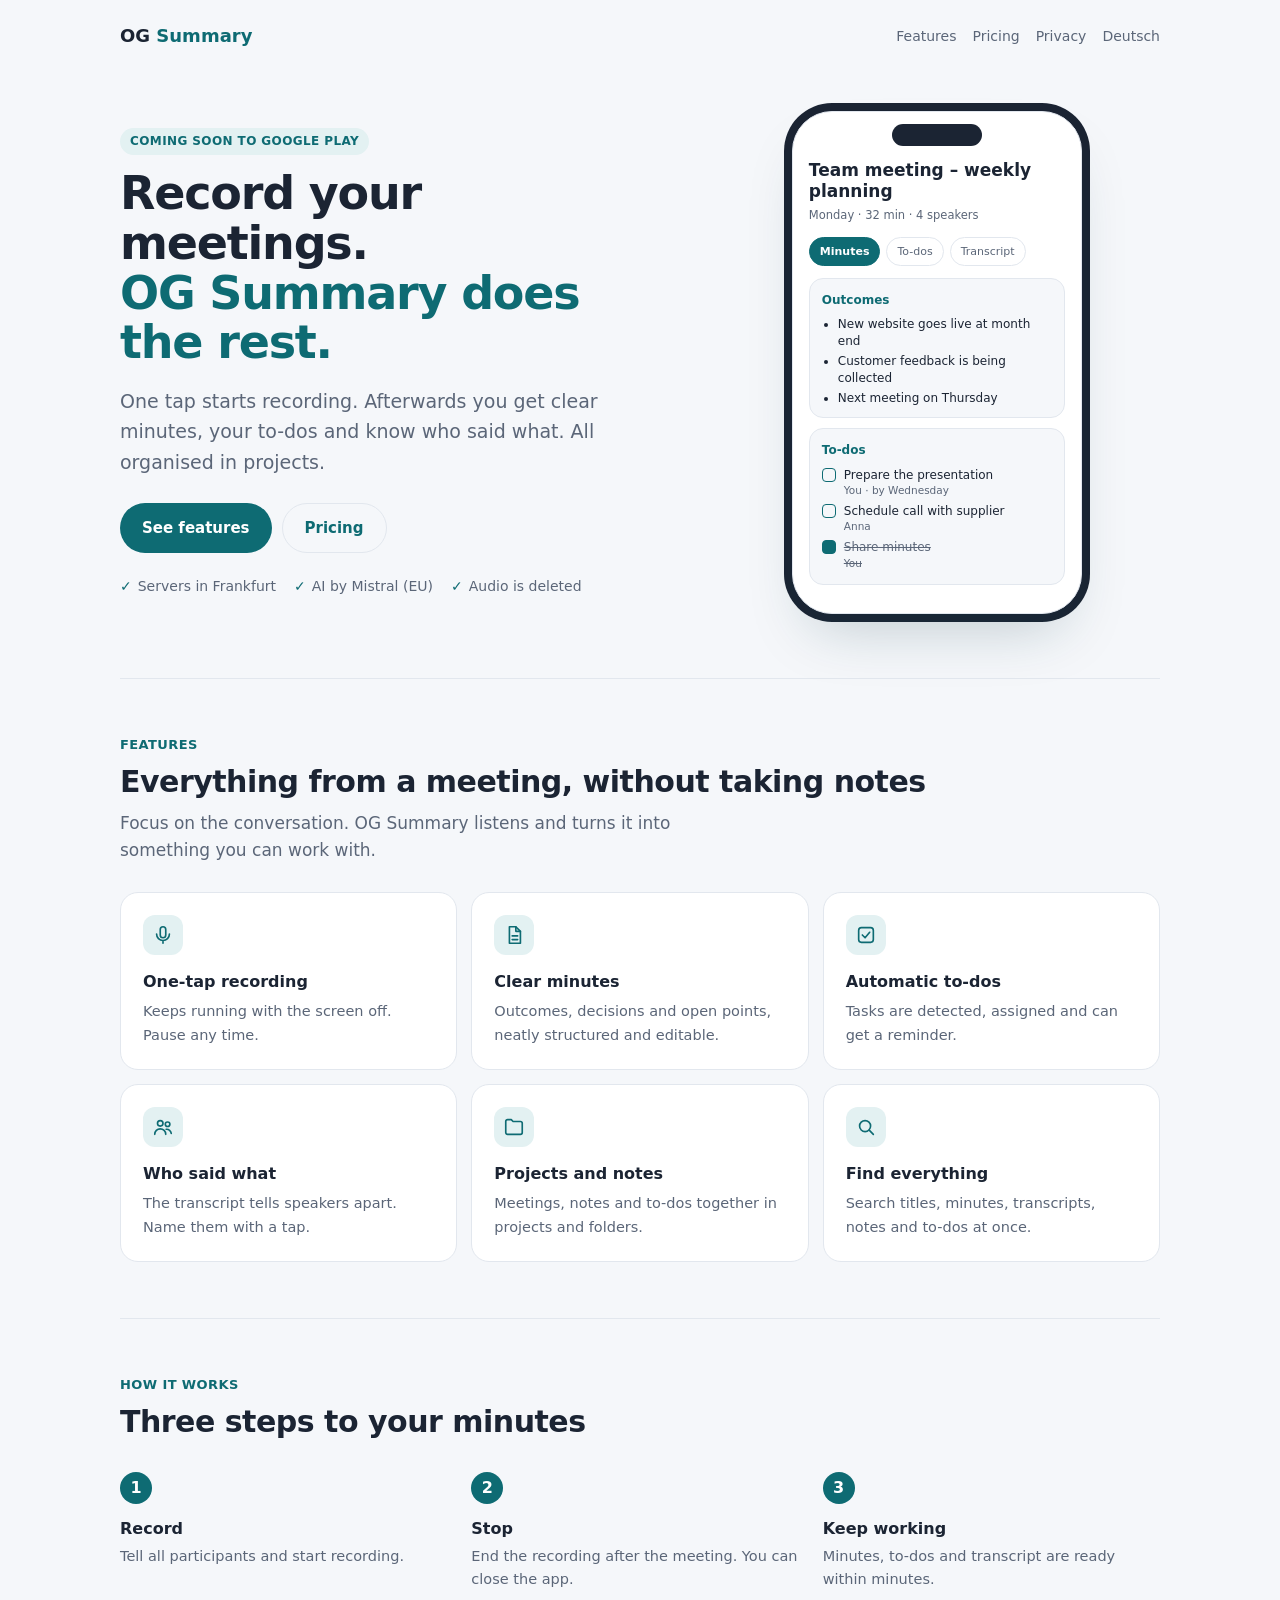
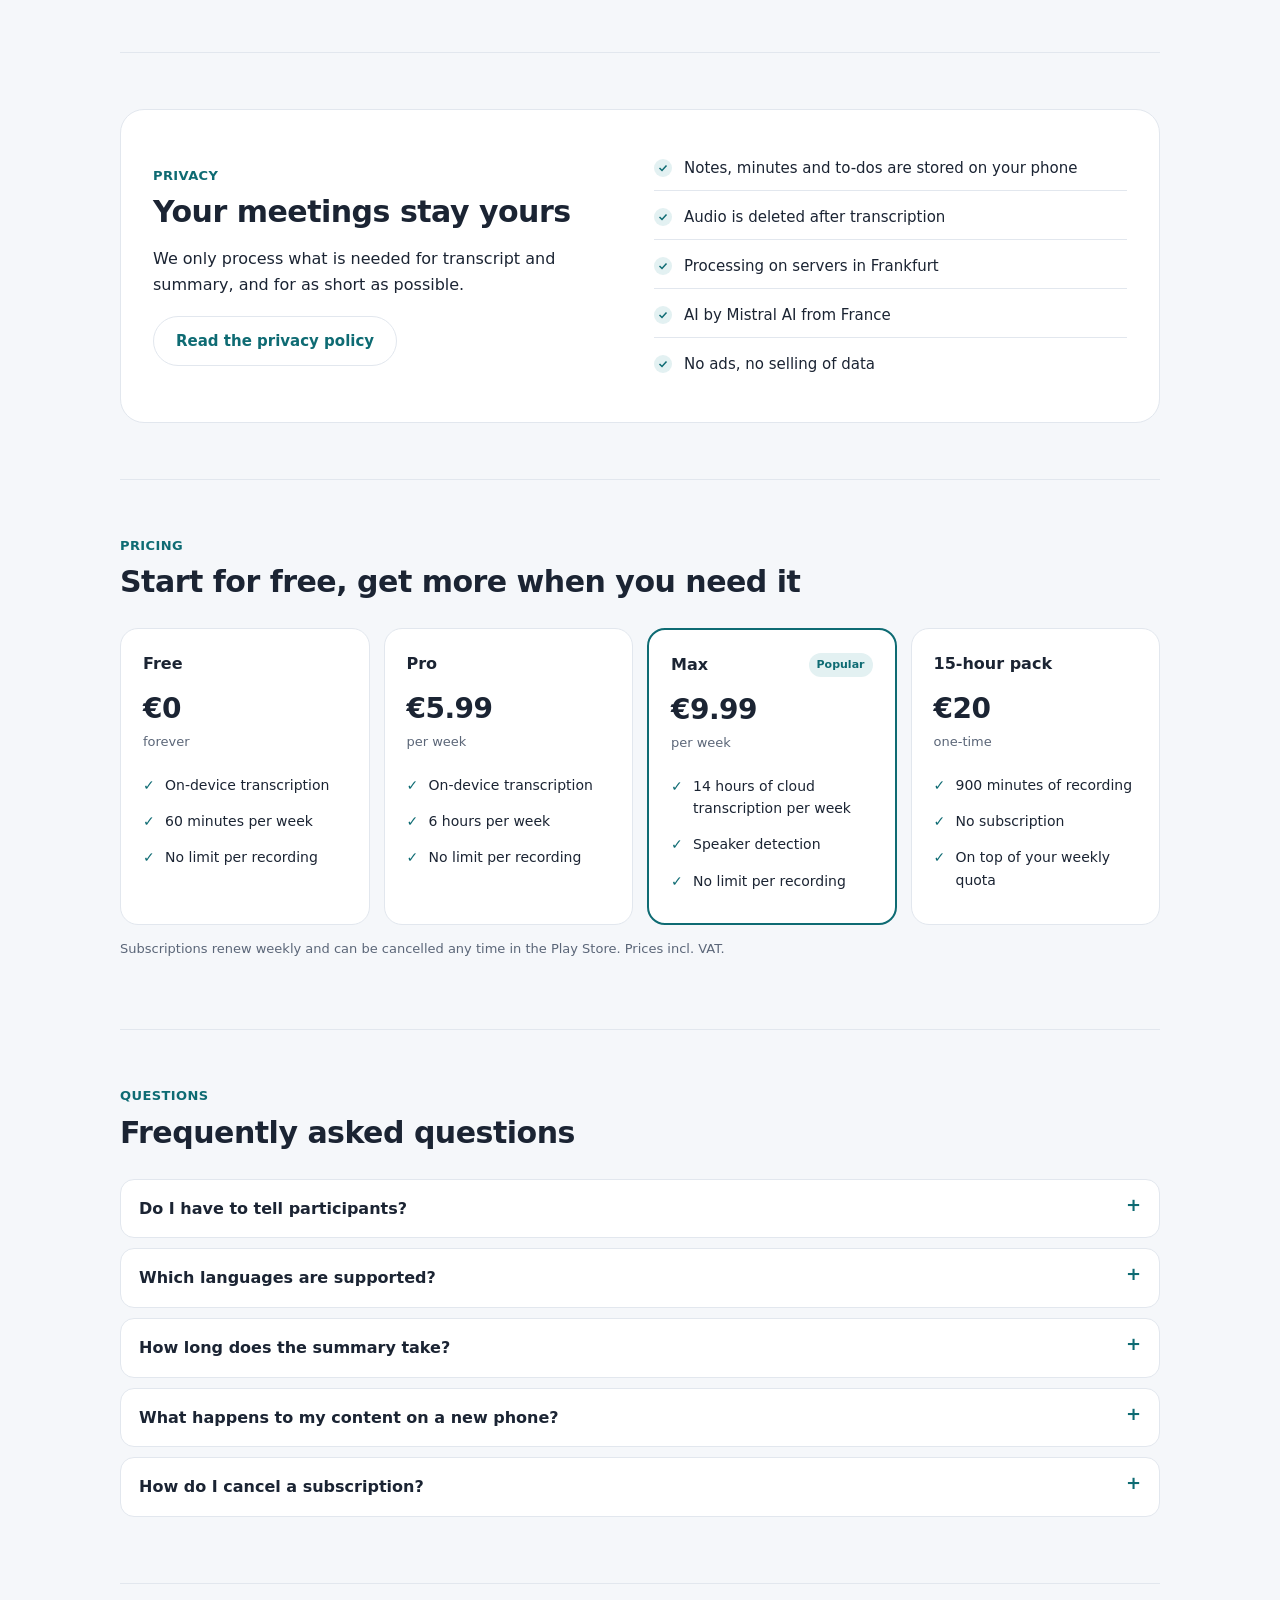
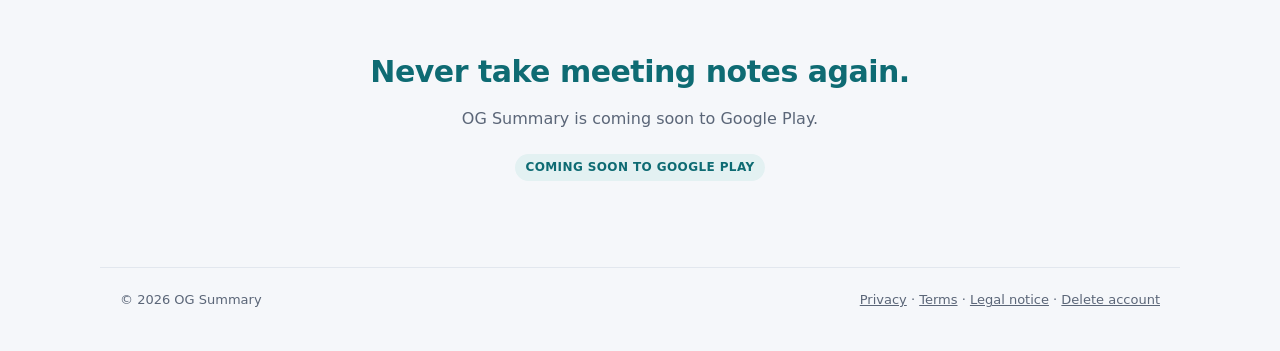
==== commit 4b057237: "Tarife: Minuten pro Woche, keine Grenze je Aufnahme Co-Authored-By: Claude Opus 5.5 <noreply@anthrop" ====
--- a/en/index.html
+++ b/en/index.html
@@ -38,9 +38,9 @@
 <ul class="checks"><li>Notes, minutes and to-dos are stored on your phone</li><li>Audio is deleted after transcription</li><li>Processing on servers in Frankfurt</li><li>AI by Mistral AI from France</li><li>No ads, no selling of data</li></ul></div></section>
 <section class="block" id="tarife"><p class="eyebrow">Pricing</p><h2>Start for free, get more when you need it</h2><p class="sub"></p>
 <div class="plans"><div class="plan"><div class="name">Free</div>
-<div class="price">€0</div><div class="per">forever</div><ul><li>On-device transcription</li><li>5 summaries per week</li><li>Recordings up to 60 minutes</li></ul></div><div class="plan"><div class="name">Pro</div>
-<div class="price">€5.99</div><div class="per">per week</div><ul><li>On-device transcription</li><li>Up to 50 summaries per week</li><li>Recordings up to 2 hours</li></ul></div><div class="plan hl"><div class="name">Max<span class="tag">Popular</span></div>
-<div class="price">€9.99</div><div class="per">per week</div><ul><li>14 hours of cloud transcription per week</li><li>Speaker detection</li><li>Recordings up to 2 hours</li></ul></div><div class="plan"><div class="name">15-hour pack</div>
+<div class="price">€0</div><div class="per">forever</div><ul><li>On-device transcription</li><li>60 minutes per week</li><li>No limit per recording</li></ul></div><div class="plan"><div class="name">Pro</div>
+<div class="price">€5.99</div><div class="per">per week</div><ul><li>On-device transcription</li><li>6 hours per week</li><li>No limit per recording</li></ul></div><div class="plan hl"><div class="name">Max<span class="tag">Popular</span></div>
+<div class="price">€9.99</div><div class="per">per week</div><ul><li>14 hours of cloud transcription per week</li><li>Speaker detection</li><li>No limit per recording</li></ul></div><div class="plan"><div class="name">15-hour pack</div>
 <div class="price">€20</div><div class="per">one-time</div><ul><li>900 minutes of recording</li><li>No subscription</li><li>On top of your weekly quota</li></ul></div></div><p class="note">Subscriptions renew weekly and can be cancelled any time in the Play Store. Prices incl. VAT.</p></section>
 <section class="block"><p class="eyebrow">Questions</p><h2>Frequently asked questions</h2><p class="sub"></p><details><summary>Do I have to tell participants?</summary><p>Yes. Please tell everyone before recording. It is required by law and it is fair.</p></details><details><summary>Which languages are supported?</summary><p>German and English work especially well, many other languages work too.</p></details><details><summary>How long does the summary take?</summary><p>Usually one to three minutes after stopping. You can close the app meanwhile.</p></details><details><summary>What happens to my content on a new phone?</summary><p>Android backs it up to your Google account. You can also export a backup file any time.</p></details><details><summary>How do I cancel a subscription?</summary><p>In the Play Store under Profile → Payments &amp; subscriptions → Subscriptions.</p></details></section>
 <section class="closing"><h2>Never take meeting notes again.</h2><p>OG Summary is coming soon to Google Play.</p><span class="soon">Coming soon to Google Play</span></section>
